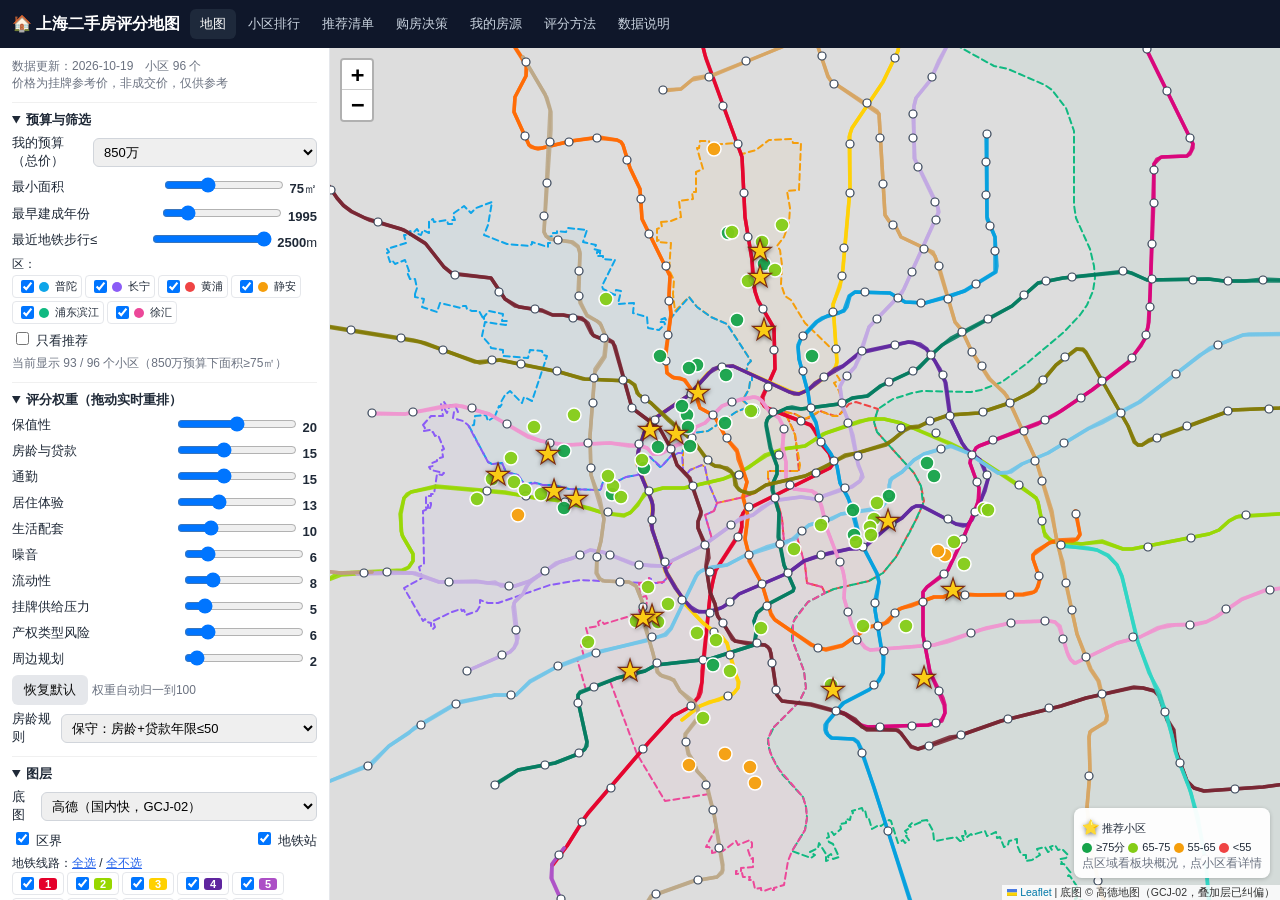
==== index.html @ 3c72ff77 "Deploy static site for GitHub Pages Add sh-house-map public site: index, assets, geo data, and conte" ====
<!doctype html>
<html lang="zh-CN"><head>
<meta charset="utf-8"><meta name="viewport" content="width=device-width,initial-scale=1,viewport-fit=cover">
<link rel="icon" href="favicon.svg">
<title>上海二手房评分地图（自用）</title>
<link rel="stylesheet" href="vendor/leaflet/leaflet.css"><link rel="stylesheet" href="css/style.css">
</head><body>
<header><h1>🏠 上海二手房评分地图</h1>
<nav id="nav">
<a href="#map" data-p="map">地图</a><a href="#list" data-p="list">小区排行</a><a href="#rec" data-p="rec">推荐清单</a><a href="#decision" data-p="decision">购房决策</a><a href="#mine" data-p="mine">我的房源</a><a href="#method" data-p="method">评分方法</a><a href="#about" data-p="about">数据说明</a>
</nav></header>

<section id="page-map" class="page">
 <aside id="sidebar">
  <div class="muted" id="datainfo"></div>
  <details class="sect" open><summary>预算与筛选</summary>
   <label class="row">我的预算（总价）<select id="f-budget"><option value="800">800万</option><option value="850" selected>850万</option><option value="900">900万</option></select></label>
   <label class="row">最小面积 <span><input type="range" id="f-area" min="40" max="140" step="5" value="75"> <b id="f-area-v">75</b>㎡</span></label>
   <label class="row">最早建成年份 <span><input type="range" id="f-year" min="1990" max="2020" step="1" value="1995"> <b id="f-year-v">1995</b></span></label>
   <label class="row">最近地铁步行≤ <span><input type="range" id="f-walk" min="300" max="2500" step="100" value="2500"> <b id="f-walk-v">2500</b>m</span></label>
   <div class="small" style="margin:6px 0 2px">区：</div><div id="f-dist" class="lines-box"></div>
   <label class="row"><span><input type="checkbox" id="f-reconly"> 只看推荐</span></label>
   <div class="muted" id="f-count"></div>
  </details>
  <details class="sect" open><summary>评分权重（拖动实时重排）</summary>
   <div id="weights"></div>
   <div style="margin-top:6px"><button class="btn gray" id="w-reset">恢复默认</button> <span class="muted">权重自动归一到100</span></div>
   <label class="row">房龄规则 <select id="f-agerule"><option value="50" selected>保守：房龄+贷款年限≤50</option><option value="70">宽松：≤70（按土地年限）</option></select></label>
  </details>
  <details class="sect" open><summary>图层</summary>
   <label class="row">底图 <select id="basemap"><option value="amap">高德（国内快，GCJ-02）</option><option value="osm">OpenStreetMap（WGS84）</option><option value="carto">Carto 浅色（WGS84）</option></select></label>
   <label class="row"><span><input type="checkbox" id="l-dist" checked> 区界</span><span><input type="checkbox" id="l-station" checked> 地铁站</span></label>
   <div class="small">地铁线路：<a href="#" id="l-all">全选</a> / <a href="#" id="l-none">全不选</a></div>
   <div id="l-lines" class="lines-box"></div>
  </details>
 </aside>
 <div id="mapwrap"><div id="map"></div><button class="mob-toggle" id="mob-toggle">☰ 筛选/权重</button>
  <div class="legend" id="legend"></div></div>
 <div id="panel"><button class="close" id="panel-close">×</button><div id="panel-body"></div></div>
</section>

<section id="page-list" class="page"><div class="box"><h2>小区排行 <span class="muted" id="list-info"></span></h2>
<div class="muted">按当前权重与筛选（在“地图”页侧栏调整）。点击表头排序，点击小区名在地图上查看。</div>
<div class="tbl-wrap"><table id="list-tbl"></table></div></div></section>

<section id="page-rec" class="page"><div class="box" id="rec-body"></div></section>
<section id="page-decision" class="page"><div class="box" id="decision-body"></div></section>
<section id="page-mine" class="page"><div class="box" id="mine-body"></div></section>
<section id="page-method" class="page"><div class="box" id="method-body"></div></section>
<section id="page-about" class="page"><div class="box" id="about-body"></div></section>

<script src="vendor/leaflet/leaflet.js"></script>
<script src="js/coord.js"></script><script src="js/loan.js"></script><script src="js/score.js"></script>
<script src="js/pages.js"></script><script src="js/app.js"></script>
</body></html>
---- vendor/leaflet/leaflet.css ----
/* required styles */

.leaflet-pane,
.leaflet-tile,
.leaflet-marker-icon,
.leaflet-marker-shadow,
.leaflet-tile-container,
.leaflet-pane > svg,
.leaflet-pane > canvas,
.leaflet-zoom-box,
.leaflet-image-layer,
.leaflet-layer {
	position: absolute;
	left: 0;
	top: 0;
	}
.leaflet-container {
	overflow: hidden;
	}
.leaflet-tile,
.leaflet-marker-icon,
.leaflet-marker-shadow {
	-webkit-user-select: none;
	   -moz-user-select: none;
	        user-select: none;
	  -webkit-user-drag: none;
	}
/* Prevents IE11 from highlighting tiles in blue */
.leaflet-tile::selection {
	background: transparent;
}
/* Safari renders non-retina tile on retina better with this, but Chrome is worse */
.leaflet-safari .leaflet-tile {
	image-rendering: -webkit-optimize-contrast;
	}
/* hack that prevents hw layers "stretching" when loading new tiles */
.leaflet-safari .leaflet-tile-container {
	width: 1600px;
	height: 1600px;
	-webkit-transform-origin: 0 0;
	}
.leaflet-marker-icon,
.leaflet-marker-shadow {
	display: block;
	}
/* .leaflet-container svg: reset svg max-width decleration shipped in Joomla! (joomla.org) 3.x */
/* .leaflet-container img: map is broken in FF if you have max-width: 100% on tiles */
.leaflet-container .leaflet-overlay-pane svg {
	max-width: none !important;
	max-height: none !important;
	}
.leaflet-container .leaflet-marker-pane img,
.leaflet-container .leaflet-shadow-pane img,
.leaflet-container .leaflet-tile-pane img,
.leaflet-container img.leaflet-image-layer,
.leaflet-container .leaflet-tile {
	max-width: none !important;
	max-height: none !important;
	width: auto;
	padding: 0;
	}

.leaflet-container img.leaflet-tile {
	/* See: https://bugs.chromium.org/p/chromium/issues/detail?id=600120 */
	mix-blend-mode: plus-lighter;
}

.leaflet-container.leaflet-touch-zoom {
	-ms-touch-action: pan-x pan-y;
	touch-action: pan-x pan-y;
	}
.leaflet-container.leaflet-touch-drag {
	-ms-touch-action: pinch-zoom;
	/* Fallback for FF which doesn't support pinch-zoom */
	touch-action: none;
	touch-action: pinch-zoom;
}
.leaflet-container.leaflet-touch-drag.leaflet-touch-zoom {
	-ms-touch-action: none;
	touch-action: none;
}
.leaflet-container {
	-webkit-tap-highlight-color: transparent;
}
.leaflet-container a {
	-webkit-tap-highlight-color: rgba(51, 181, 229, 0.4);
}
.leaflet-tile {
	filter: inherit;
	visibility: hidden;
	}
.leaflet-tile-loaded {
	visibility: inherit;
	}
.leaflet-zoom-box {
	width: 0;
	height: 0;
	-moz-box-sizing: border-box;
	     box-sizing: border-box;
	z-index: 800;
	}
/* workaround for https://bugzilla.mozilla.org/show_bug.cgi?id=888319 */
.leaflet-overlay-pane svg {
	-moz-user-select: none;
	}

.leaflet-pane         { z-index: 400; }

.leaflet-tile-pane    { z-index: 200; }
.leaflet-overlay-pane { z-index: 400; }
.leaflet-shadow-pane  { z-index: 500; }
.leaflet-marker-pane  { z-index: 600; }
.leaflet-tooltip-pane   { z-index: 650; }
.leaflet-popup-pane   { z-index: 700; }

.leaflet-map-pane canvas { z-index: 100; }
.leaflet-map-pane svg    { z-index: 200; }

.leaflet-vml-shape {
	width: 1px;
	height: 1px;
	}
.lvml {
	behavior: url(#default#VML);
	display: inline-block;
	position: absolute;
	}


/* control positioning */

.leaflet-control {
	position: relative;
	z-index: 800;
	pointer-events: visiblePainted; /* IE 9-10 doesn't have auto */
	pointer-events: auto;
	}
.leaflet-top,
.leaflet-bottom {
	position: absolute;
	z-index: 1000;
	pointer-events: none;
	}
.leaflet-top {
	top: 0;
	}
.leaflet-right {
	right: 0;
	}
.leaflet-bottom {
	bottom: 0;
	}
.leaflet-left {
	left: 0;
	}
.leaflet-control {
	float: left;
	clear: both;
	}
.leaflet-right .leaflet-control {
	float: right;
	}
.leaflet-top .leaflet-control {
	margin-top: 10px;
	}
.leaflet-bottom .leaflet-control {
	margin-bottom: 10px;
	}
.leaflet-left .leaflet-control {
	margin-left: 10px;
	}
.leaflet-right .leaflet-control {
	margin-right: 10px;
	}


/* zoom and fade animations */

.leaflet-fade-anim .leaflet-popup {
	opacity: 0;
	-webkit-transition: opacity 0.2s linear;
	   -moz-transition: opacity 0.2s linear;
	        transition: opacity 0.2s linear;
	}
.leaflet-fade-anim .leaflet-map-pane .leaflet-popup {
	opacity: 1;
	}
.leaflet-zoom-animated {
	-webkit-transform-origin: 0 0;
	    -ms-transform-origin: 0 0;
	        transform-origin: 0 0;
	}
svg.leaflet-zoom-animated {
	will-change: transform;
}

.leaflet-zoom-anim .leaflet-zoom-animated {
	-webkit-transition: -webkit-transform 0.25s cubic-bezier(0,0,0.25,1);
	   -moz-transition:    -moz-transform 0.25s cubic-bezier(0,0,0.25,1);
	        transition:         transform 0.25s cubic-bezier(0,0,0.25,1);
	}
.leaflet-zoom-anim .leaflet-tile,
.leaflet-pan-anim .leaflet-tile {
	-webkit-transition: none;
	   -moz-transition: none;
	        transition: none;
	}

.leaflet-zoom-anim .leaflet-zoom-hide {
	visibility: hidden;
	}


/* cursors */

.leaflet-interactive {
	cursor: pointer;
	}
.leaflet-grab {
	cursor: -webkit-grab;
	cursor:    -moz-grab;
	cursor:         grab;
	}
.leaflet-crosshair,
.leaflet-crosshair .leaflet-interactive {
	cursor: crosshair;
	}
.leaflet-popup-pane,
.leaflet-control {
	cursor: auto;
	}
.leaflet-dragging .leaflet-grab,
.leaflet-dragging .leaflet-grab .leaflet-interactive,
.leaflet-dragging .leaflet-marker-draggable {
	cursor: move;
	cursor: -webkit-grabbing;
	cursor:    -moz-grabbing;
	cursor:         grabbing;
	}

/* marker & overlays interactivity */
.leaflet-marker-icon,
.leaflet-marker-shadow,
.leaflet-image-layer,
.leaflet-pane > svg path,
.leaflet-tile-container {
	pointer-events: none;
	}

.leaflet-marker-icon.leaflet-interactive,
.leaflet-image-layer.leaflet-interactive,
.leaflet-pane > svg path.leaflet-interactive,
svg.leaflet-image-layer.leaflet-interactive path {
	pointer-events: visiblePainted; /* IE 9-10 doesn't have auto */
	pointer-events: auto;
	}

/* visual tweaks */

.leaflet-container {
	background: #ddd;
	outline-offset: 1px;
	}
.leaflet-container a {
	color: #0078A8;
	}
.leaflet-zoom-box {
	border: 2px dotted #38f;
	background: rgba(255,255,255,0.5);
	}


/* general typography */
.leaflet-container {
	font-family: "Helvetica Neue", Arial, Helvetica, sans-serif;
	font-size: 12px;
	font-size: 0.75rem;
	line-height: 1.5;
	}


/* general toolbar styles */

.leaflet-bar {
	box-shadow: 0 1px 5px rgba(0,0,0,0.65);
	border-radius: 4px;
	}
.leaflet-bar a {
	background-color: #fff;
	border-bottom: 1px solid #ccc;
	width: 26px;
	height: 26px;
	line-height: 26px;
	display: block;
	text-align: center;
	text-decoration: none;
	color: black;
	}
.leaflet-bar a,
.leaflet-control-layers-toggle {
	background-position: 50% 50%;
	background-repeat: no-repeat;
	display: block;
	}
.leaflet-bar a:hover,
.leaflet-bar a:focus {
	background-color: #f4f4f4;
	}
.leaflet-bar a:first-child {
	border-top-left-radius: 4px;
	border-top-right-radius: 4px;
	}
.leaflet-bar a:last-child {
	border-bottom-left-radius: 4px;
	border-bottom-right-radius: 4px;
	border-bottom: none;
	}
.leaflet-bar a.leaflet-disabled {
	cursor: default;
	background-color: #f4f4f4;
	color: #bbb;
	}

.leaflet-touch .leaflet-bar a {
	width: 30px;
	height: 30px;
	line-height: 30px;
	}
.leaflet-touch .leaflet-bar a:first-child {
	border-top-left-radius: 2px;
	border-top-right-radius: 2px;
	}
.leaflet-touch .leaflet-bar a:last-child {
	border-bottom-left-radius: 2px;
	border-bottom-right-radius: 2px;
	}

/* zoom control */

.leaflet-control-zoom-in,
.leaflet-control-zoom-out {
	font: bold 18px 'Lucida Console', Monaco, monospace;
	text-indent: 1px;
	}

.leaflet-touch .leaflet-control-zoom-in, .leaflet-touch .leaflet-control-zoom-out  {
	font-size: 22px;
	}


/* layers control */

.leaflet-control-layers {
	box-shadow: 0 1px 5px rgba(0,0,0,0.4);
	background: #fff;
	border-radius: 5px;
	}
.leaflet-control-layers-toggle {
	background-image: url(images/layers.png);
	width: 36px;
	height: 36px;
	}
.leaflet-retina .leaflet-control-layers-toggle {
	background-image: url(images/layers-2x.png);
	background-size: 26px 26px;
	}
.leaflet-touch .leaflet-control-layers-toggle {
	width: 44px;
	height: 44px;
	}
.leaflet-control-layers .leaflet-control-layers-list,
.leaflet-control-layers-expanded .leaflet-control-layers-toggle {
	display: none;
	}
.leaflet-control-layers-expanded .leaflet-control-layers-list {
	display: block;
	position: relative;
	}
.leaflet-control-layers-expanded {
	padding: 6px 10px 6px 6px;
	color: #333;
	background: #fff;
	}
.leaflet-control-layers-scrollbar {
	overflow-y: scroll;
	overflow-x: hidden;
	padding-right: 5px;
	}
.leaflet-control-layers-selector {
	margin-top: 2px;
	position: relative;
	top: 1px;
	}
.leaflet-control-layers label {
	display: block;
	font-size: 13px;
	font-size: 1.08333em;
	}
.leaflet-control-layers-separator {
	height: 0;
	border-top: 1px solid #ddd;
	margin: 5px -10px 5px -6px;
	}

/* Default icon URLs */
.leaflet-default-icon-path { /* used only in path-guessing heuristic, see L.Icon.Default */
	background-image: url(images/marker-icon.png);
	}


/* attribution and scale controls */

.leaflet-container .leaflet-control-attribution {
	background: #fff;
	background: rgba(255, 255, 255, 0.8);
	margin: 0;
	}
.leaflet-control-attribution,
.leaflet-control-scale-line {
	padding: 0 5px;
	color: #333;
	line-height: 1.4;
	}
.leaflet-control-attribution a {
	text-decoration: none;
	}
.leaflet-control-attribution a:hover,
.leaflet-control-attribution a:focus {
	text-decoration: underline;
	}
.leaflet-attribution-flag {
	display: inline !important;
	vertical-align: baseline !important;
	width: 1em;
	height: 0.6669em;
	}
.leaflet-left .leaflet-control-scale {
	margin-left: 5px;
	}
.leaflet-bottom .leaflet-control-scale {
	margin-bottom: 5px;
	}
.leaflet-control-scale-line {
	border: 2px solid #777;
	border-top: none;
	line-height: 1.1;
	padding: 2px 5px 1px;
	white-space: nowrap;
	-moz-box-sizing: border-box;
	     box-sizing: border-box;
	background: rgba(255, 255, 255, 0.8);
	text-shadow: 1px 1px #fff;
	}
.leaflet-control-scale-line:not(:first-child) {
	border-top: 2px solid #777;
	border-bottom: none;
	margin-top: -2px;
	}
.leaflet-control-scale-line:not(:first-child):not(:last-child) {
	border-bottom: 2px solid #777;
	}

.leaflet-touch .leaflet-control-attribution,
.leaflet-touch .leaflet-control-layers,
.leaflet-touch .leaflet-bar {
	box-shadow: none;
	}
.leaflet-touch .leaflet-control-layers,
.leaflet-touch .leaflet-bar {
	border: 2px solid rgba(0,0,0,0.2);
	background-clip: padding-box;
	}


/* popup */

.leaflet-popup {
	position: absolute;
	text-align: center;
	margin-bottom: 20px;
	}
.leaflet-popup-content-wrapper {
	padding: 1px;
	text-align: left;
	border-radius: 12px;
	}
.leaflet-popup-content {
	margin: 13px 24px 13px 20px;
	line-height: 1.3;
	font-size: 13px;
	font-size: 1.08333em;
	min-height: 1px;
	}
.leaflet-popup-content p {
	margin: 17px 0;
	margin: 1.3em 0;
	}
.leaflet-popup-tip-container {
	width: 40px;
	height: 20px;
	position: absolute;
	left: 50%;
	margin-top: -1px;
	margin-left: -20px;
	overflow: hidden;
	pointer-events: none;
	}
.leaflet-popup-tip {
	width: 17px;
	height: 17px;
	padding: 1px;

	margin: -10px auto 0;
	pointer-events: auto;

	-webkit-transform: rotate(45deg);
	   -moz-transform: rotate(45deg);
	    -ms-transform: rotate(45deg);
	        transform: rotate(45deg);
	}
.leaflet-popup-content-wrapper,
.leaflet-popup-tip {
	background: white;
	color: #333;
	box-shadow: 0 3px 14px rgba(0,0,0,0.4);
	}
.leaflet-container a.leaflet-popup-close-button {
	position: absolute;
	top: 0;
	right: 0;
	border: none;
	text-align: center;
	width: 24px;
	height: 24px;
	font: 16px/24px Tahoma, Verdana, sans-serif;
	color: #757575;
	text-decoration: none;
	background: transparent;
	}
.leaflet-container a.leaflet-popup-close-button:hover,
.leaflet-container a.leaflet-popup-close-button:focus {
	color: #585858;
	}
.leaflet-popup-scrolled {
	overflow: auto;
	}

.leaflet-oldie .leaflet-popup-content-wrapper {
	-ms-zoom: 1;
	}
.leaflet-oldie .leaflet-popup-tip {
	width: 24px;
	margin: 0 auto;

	-ms-filter: "progid:DXImageTransform.Microsoft.Matrix(M11=0.70710678, M12=0.70710678, M21=-0.70710678, M22=0.70710678)";
	filter: progid:DXImageTransform.Microsoft.Matrix(M11=0.70710678, M12=0.70710678, M21=-0.70710678, M22=0.70710678);
	}

.leaflet-oldie .leaflet-control-zoom,
.leaflet-oldie .leaflet-control-layers,
.leaflet-oldie .leaflet-popup-content-wrapper,
.leaflet-oldie .leaflet-popup-tip {
	border: 1px solid #999;
	}


/* div icon */

.leaflet-div-icon {
	background: #fff;
	border: 1px solid #666;
	}


/* Tooltip */
/* Base styles for the element that has a tooltip */
.leaflet-tooltip {
	position: absolute;
	padding: 6px;
	background-color: #fff;
	border: 1px solid #fff;
	border-radius: 3px;
	color: #222;
	white-space: nowrap;
	-webkit-user-select: none;
	-moz-user-select: none;
	-ms-user-select: none;
	user-select: none;
	pointer-events: none;
	box-shadow: 0 1px 3px rgba(0,0,0,0.4);
	}
.leaflet-tooltip.leaflet-interactive {
	cursor: pointer;
	pointer-events: auto;
	}
.leaflet-tooltip-top:before,
.leaflet-tooltip-bottom:before,
.leaflet-tooltip-left:before,
.leaflet-tooltip-right:before {
	position: absolute;
	pointer-events: none;
	border: 6px solid transparent;
	background: transparent;
	content: "";
	}

/* Directions */

.leaflet-tooltip-bottom {
	margin-top: 6px;
}
.leaflet-tooltip-top {
	margin-top: -6px;
}
.leaflet-tooltip-bottom:before,
.leaflet-tooltip-top:before {
	left: 50%;
	margin-left: -6px;
	}
.leaflet-tooltip-top:before {
	bottom: 0;
	margin-bottom: -12px;
	border-top-color: #fff;
	}
.leaflet-tooltip-bottom:before {
	top: 0;
	margin-top: -12px;
	margin-left: -6px;
	border-bottom-color: #fff;
	}
.leaflet-tooltip-left {
	margin-left: -6px;
}
.leaflet-tooltip-right {
	margin-left: 6px;
}
.leaflet-tooltip-left:before,
.leaflet-tooltip-right:before {
	top: 50%;
	margin-top: -6px;
	}
.leaflet-tooltip-left:before {
	right: 0;
	margin-right: -12px;
	border-left-color: #fff;
	}
.leaflet-tooltip-right:before {
	left: 0;
	margin-left: -12px;
	border-right-color: #fff;
	}

/* Printing */

@media print {
	/* Prevent printers from removing background-images of controls. */
	.leaflet-control {
		-webkit-print-color-adjust: exact;
		print-color-adjust: exact;
		}
	}
---- css/style.css ----
*{box-sizing:border-box}
html,body{margin:0;height:100%;font-family:-apple-system,BlinkMacSystemFont,"PingFang SC","Microsoft YaHei","Noto Sans CJK SC",sans-serif;color:#1f2937;background:#f5f6f8;font-size:14px}
a{color:#2563eb}
header{display:flex;align-items:center;gap:10px;padding:0 12px;height:48px;background:#0f172a;color:#fff;position:sticky;top:0;z-index:1000}
header h1{font-size:16px;margin:0;white-space:nowrap}
nav{display:flex;gap:2px;overflow-x:auto;flex:1;scrollbar-width:none}
nav a{color:#cbd5e1;text-decoration:none;padding:6px 10px;border-radius:6px;white-space:nowrap;font-size:13px}
nav a.on{background:#1e293b;color:#fff}
.page{display:none}.page.on{display:block}
#page-map.on{display:flex;height:calc(100vh - 48px);height:calc(100dvh - 48px)}
#sidebar{width:330px;overflow-y:auto;background:#fff;border-right:1px solid #e5e7eb;padding:10px 12px;flex-shrink:0}
#mapwrap{flex:1;position:relative}
#map{position:absolute;inset:0}
#panel{width:400px;overflow-y:auto;background:#fff;border-left:1px solid #e5e7eb;padding:12px 14px;flex-shrink:0;display:none;position:relative}
#panel.on{display:block}
#panel .close{position:absolute;right:10px;top:8px;border:0;background:#eee;border-radius:50%;width:28px;height:28px;font-size:16px;cursor:pointer}
.box{background:#fff;border-radius:10px;padding:14px 16px;margin:12px auto;max-width:1100px;box-shadow:0 1px 3px rgba(0,0,0,.06)}
h2{font-size:17px;margin:4px 0 10px}h3{font-size:15px;margin:14px 0 6px}
.muted{color:#6b7280;font-size:12px}.small{font-size:12px}
.tag{display:inline-block;padding:1px 6px;border-radius:4px;font-size:11px;margin:1px 2px 1px 0;background:#eef2ff;color:#3730a3}
.tag.warn{background:#fef3c7;color:#92400e}.tag.bad{background:#fee2e2;color:#991b1b}.tag.ok{background:#dcfce7;color:#166534}.tag.rec{background:#fde68a;color:#7c2d12;font-weight:600}
.todo{color:#b45309;background:#fff7ed;padding:0 4px;border-radius:3px;font-size:12px}
label.row{display:flex;justify-content:space-between;align-items:center;gap:6px;margin:5px 0;font-size:13px}
input[type=range]{width:120px}
input[type=number],input[type=text],input[type=url],select{padding:5px 6px;border:1px solid #d1d5db;border-radius:6px;font-size:13px;width:100%}
.grid2{display:grid;grid-template-columns:1fr 1fr;gap:8px}
.sect{border-top:1px solid #f0f0f0;margin-top:10px;padding-top:8px}
.sect>summary{cursor:pointer;font-weight:600;font-size:13px;margin-bottom:4px}
table{border-collapse:collapse;width:100%;font-size:12.5px}
th,td{border-bottom:1px solid #eee;padding:5px 6px;text-align:left;vertical-align:top}
th{background:#f8fafc;position:sticky;top:0;cursor:pointer;white-space:nowrap}
.tbl-wrap{overflow:auto;max-height:75vh}
.bar{height:8px;background:#e5e7eb;border-radius:4px;overflow:hidden;flex:1}.bar>i{display:block;height:100%;background:#2563eb}
.sc{display:flex;align-items:center;gap:6px;margin:3px 0;font-size:12px}.sc span:first-child{width:92px;flex-shrink:0}.sc b{width:30px;text-align:right}
.score-big{font-size:28px;font-weight:700;color:#1d4ed8}
.kv{display:grid;grid-template-columns:110px 1fr;gap:3px 8px;font-size:12.5px}.kv div:nth-child(odd){color:#6b7280}
.btn{display:inline-block;background:#2563eb;color:#fff;border:0;border-radius:6px;padding:6px 12px;cursor:pointer;font-size:13px;text-decoration:none}
.btn.gray{background:#e5e7eb;color:#111}.btn.red{background:#dc2626}
.legend{position:absolute;z-index:500;right:10px;bottom:22px;background:rgba(255,255,255,.95);padding:6px 8px;border-radius:8px;font-size:11px;box-shadow:0 1px 4px rgba(0,0,0,.2);max-width:200px}
.dot{display:inline-block;width:10px;height:10px;border-radius:50%;margin-right:4px;vertical-align:middle}
.star-icon{font-size:26px;line-height:26px;text-align:center;color:#facc15;-webkit-text-stroke:1.2px #7c2d12;filter:drop-shadow(0 1px 2px rgba(0,0,0,.5))}
.lines-box{display:flex;flex-wrap:wrap;gap:3px}
.lines-box label{font-size:11px;display:flex;align-items:center;gap:2px;padding:1px 4px;border-radius:4px;border:1px solid #e5e7eb;cursor:pointer}
.ln{display:inline-block;min-width:18px;padding:0 3px;border-radius:3px;color:#fff;font-size:11px;text-align:center;font-weight:600;margin-right:2px}
.tier{border:1px solid #e5e7eb;border-radius:8px;padding:10px;margin:8px 0}
.tier h3{margin-top:0}
.cards{display:grid;grid-template-columns:repeat(auto-fill,minmax(300px,1fr));gap:10px}
.card{border:1px solid #e5e7eb;border-radius:8px;padding:10px;background:#fff}
.card h4{margin:0 0 4px;font-size:14px}
.mob-toggle{display:none}
@media (max-width:820px){
 #page-map.on{flex-direction:column;position:relative}
 #sidebar{position:absolute;z-index:900;left:0;top:0;bottom:0;width:86%;max-width:340px;transform:translateX(-102%);transition:.2s;box-shadow:2px 0 8px rgba(0,0,0,.2)}
 #sidebar.open{transform:none}
 #panel{position:absolute;z-index:950;left:0;right:0;bottom:0;width:100%;max-height:62%;border-top:1px solid #ddd;border-radius:14px 14px 0 0;box-shadow:0 -2px 10px rgba(0,0,0,.2)}
 .mob-toggle{display:block;position:absolute;z-index:800;left:54px;top:10px;background:#fff;border:1px solid #ccc;border-radius:8px;padding:6px 10px;font-size:13px;box-shadow:0 1px 3px rgba(0,0,0,.2)}
 header h1{font-size:14px}
 .box{margin:8px;padding:10px}
 .grid2{grid-template-columns:1fr}
 .legend{bottom:auto;top:52px;right:8px;font-size:10px;max-width:150px}
}
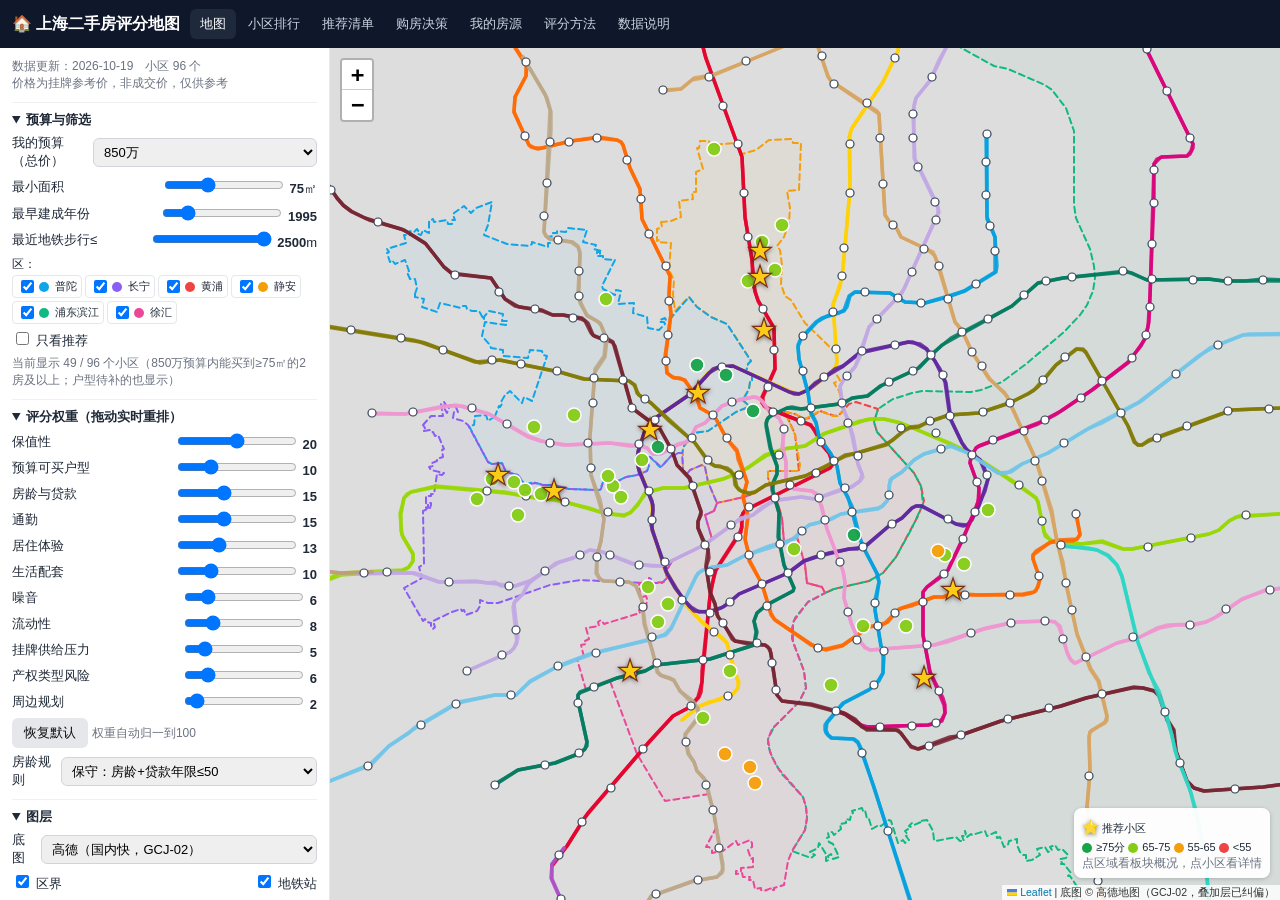
==== commit e01250be: "Use real unit sizes per community for budget tiers Co-authored-by: zhuzhuchongfeng <zhuzhuchongfeng@" ====
--- a/index.html
+++ b/index.html
@@ -50,6 +50,7 @@
 <section id="page-about" class="page"><div class="box" id="about-body"></div></section>
 
 <script src="vendor/leaflet/leaflet.js"></script>
-<script src="js/coord.js"></script><script src="js/loan.js"></script><script src="js/score.js"></script>
+<script src="js/coord.js"></script><script src="js/loan.js"></script><script src="js/units.js"></script>
+<script src="js/score.js"></script>
 <script src="js/pages.js"></script><script src="js/app.js"></script>
 </body></html>
